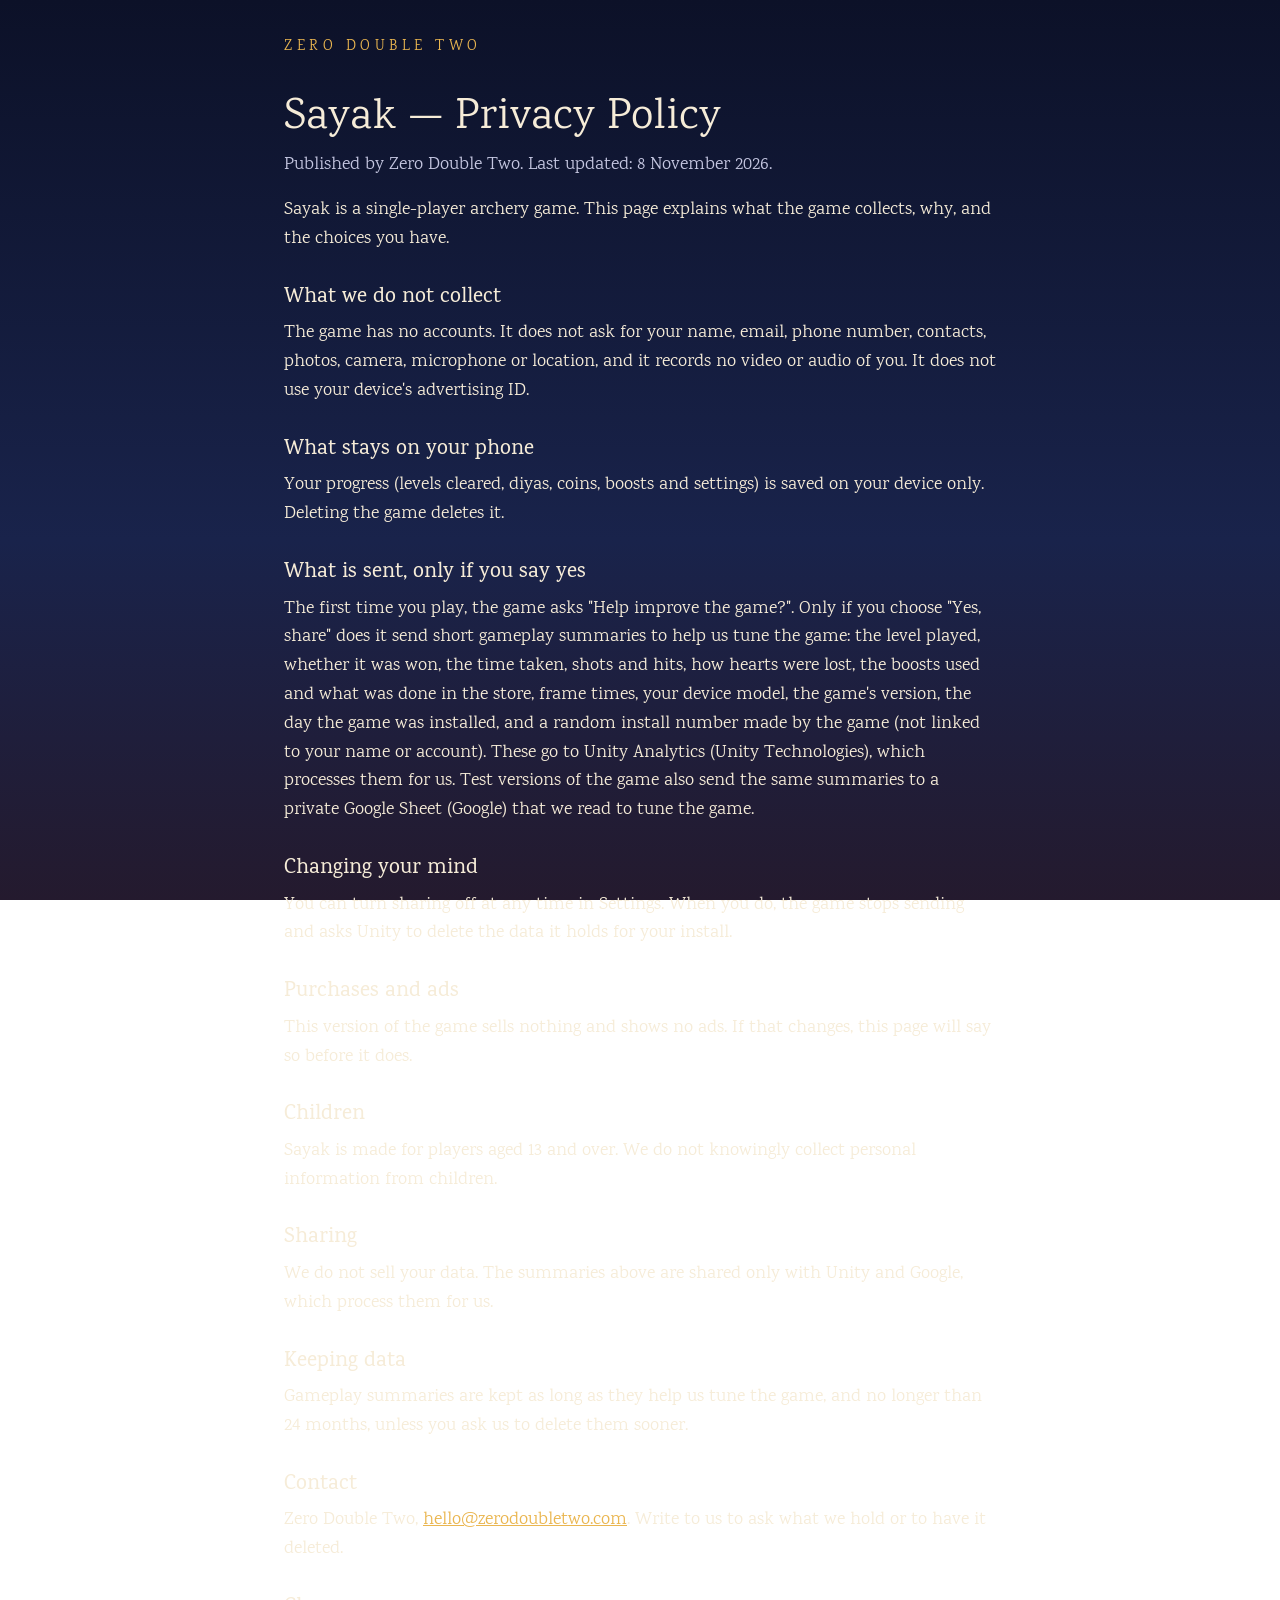
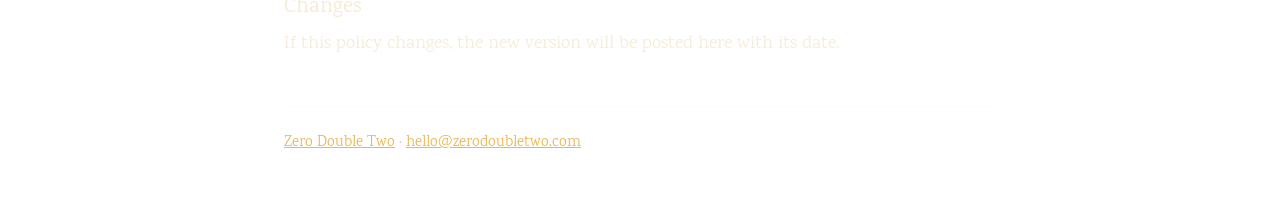
==== sayak/privacy/index.html @ 8b89735e "zerodoubletwo.com: the home page and Sayak's privacy policy" ====
<!doctype html>
<html lang="en">
<head>
  <meta charset="utf-8">
  <meta name="viewport" content="width=device-width, initial-scale=1">
  <title>Sayak Privacy Policy</title>
  <meta name="description" content="What Sayak collects, why, and the choices you have.">
  <link rel="icon" type="image/png" href="../../img/favicon.png">
  <link rel="preconnect" href="https://fonts.googleapis.com">
  <link rel="preconnect" href="https://fonts.gstatic.com" crossorigin>
  <link href="https://fonts.googleapis.com/css2?family=Karma:wght@400;500;600&display=swap" rel="stylesheet">
  <link rel="stylesheet" href="../../style.css">
</head>
<body>
  <div class="wrap policy">
    <header><a class="brand" href="../../">Zero Double Two</a></header>
    <main>
      <h1>Sayak — Privacy Policy</h1>
      <p class="updated">Published by Zero Double Two. Last updated: 8 November 2026.</p>
      <p>Sayak is a single-player archery game. This page explains what the game collects, why, and the choices you have.</p>

      <h2>What we do not collect</h2>
      <p>The game has no accounts. It does not ask for your name, email, phone number, contacts, photos, camera, microphone or
        location, and it records no video or audio of you. It does not use your device's advertising ID.</p>

      <h2>What stays on your phone</h2>
      <p>Your progress (levels cleared, diyas, coins, boosts and settings) is saved on your device only. Deleting the game deletes
        it.</p>

      <h2>What is sent, only if you say yes</h2>
      <p>The first time you play, the game asks "Help improve the game?". Only if you choose "Yes, share" does it send short gameplay
        summaries to help us tune the game: the level played, whether it was won, the time taken, shots and hits, how hearts were
        lost, the boosts used and what was done in the store, frame times, your device model, the game's version, the day the game
        was installed, and a random install number made by the game (not linked to your name or account). These go to Unity
        Analytics (Unity Technologies), which processes them for us. Test versions of the game also send the same summaries to a
        private Google Sheet (Google) that we read to tune the game.</p>

      <h2>Changing your mind</h2>
      <p>You can turn sharing off at any time in Settings. When you do, the game stops sending and asks Unity to delete the data it
        holds for your install.</p>

      <h2>Purchases and ads</h2>
      <p>This version of the game sells nothing and shows no ads. If that changes, this page will say so before it does.</p>

      <h2>Children</h2>
      <p>Sayak is made for players aged 13 and over. We do not knowingly collect personal information from children.</p>

      <h2>Sharing</h2>
      <p>We do not sell your data. The summaries above are shared only with Unity and Google, which process them for us.</p>

      <h2>Keeping data</h2>
      <p>Gameplay summaries are kept as long as they help us tune the game, and no longer than 24 months, unless you ask us to delete
        them sooner.</p>

      <h2>Contact</h2>
      <p>Zero Double Two, <a href="mailto:hello@zerodoubletwo.com">hello@zerodoubletwo.com</a>. Write to us to ask what we hold or to
        have it deleted.</p>

      <h2>Changes</h2>
      <p>If this policy changes, the new version will be posted here with its date.</p>
    </main>
    <footer>
      <p><a href="../../">Zero Double Two</a> · <a href="mailto:hello@zerodoubletwo.com">hello@zerodoubletwo.com</a></p>
    </footer>
  </div>
</body>
</html>
---- style.css ----
:root {
  --night: #19234b;
  --deep: #0c1128;
  --card: #2f3962;
  --paper: #f6ecd8;
  --dim: #c4c6e0;
  --gold: #eab650;
}
* { box-sizing: border-box; }
html, body { margin: 0; padding: 0; }
body {
  background: linear-gradient(180deg, var(--deep) 0%, var(--night) 60%, #241a2e 100%) fixed;
  color: var(--paper);
  font-family: "Karma", Georgia, serif;
  font-size: 18px;
  line-height: 1.6;
  min-height: 100vh;
}
a { color: var(--gold); }
.wrap { max-width: 760px; margin: 0 auto; padding: 0 24px; }
header { padding: 32px 0 8px; }
.brand { font-size: 15px; letter-spacing: 0.3em; text-transform: uppercase; color: var(--gold); text-decoration: none; }
h1 { font-weight: 400; font-size: 44px; line-height: 1.15; margin: 24px 0 8px; }
h2 { font-weight: 500; font-size: 26px; margin: 40px 0 8px; }
p { margin: 0 0 16px; }
.lead { color: var(--dim); font-size: 20px; }
.game { margin: 32px 0 48px; background: rgba(8, 12, 30, 0.55); border: 1px solid rgba(234, 182, 80, 0.35); border-radius: 16px; overflow: hidden; }
.game img.banner { display: block; width: 100%; height: auto; }
.game .body { padding: 24px; display: flex; gap: 20px; align-items: flex-start; }
.game .body img.icon { width: 72px; height: 72px; border-radius: 16px; flex-shrink: 0; }
.game h2 { margin: 0 0 4px; }
.tag { display: inline-block; font-size: 14px; letter-spacing: 0.15em; text-transform: uppercase; color: var(--gold); margin-bottom: 8px; }
.links a { margin-right: 20px; }
footer { color: var(--dim); font-size: 15px; padding: 24px 0 48px; border-top: 1px solid rgba(246, 236, 216, 0.15); margin-top: 48px; }
.policy h2 { font-size: 21px; margin: 28px 0 4px; }
.policy .updated { color: var(--dim); }
@media (max-width: 520px) {
  h1 { font-size: 34px; }
  .game .body { flex-direction: column; }
}
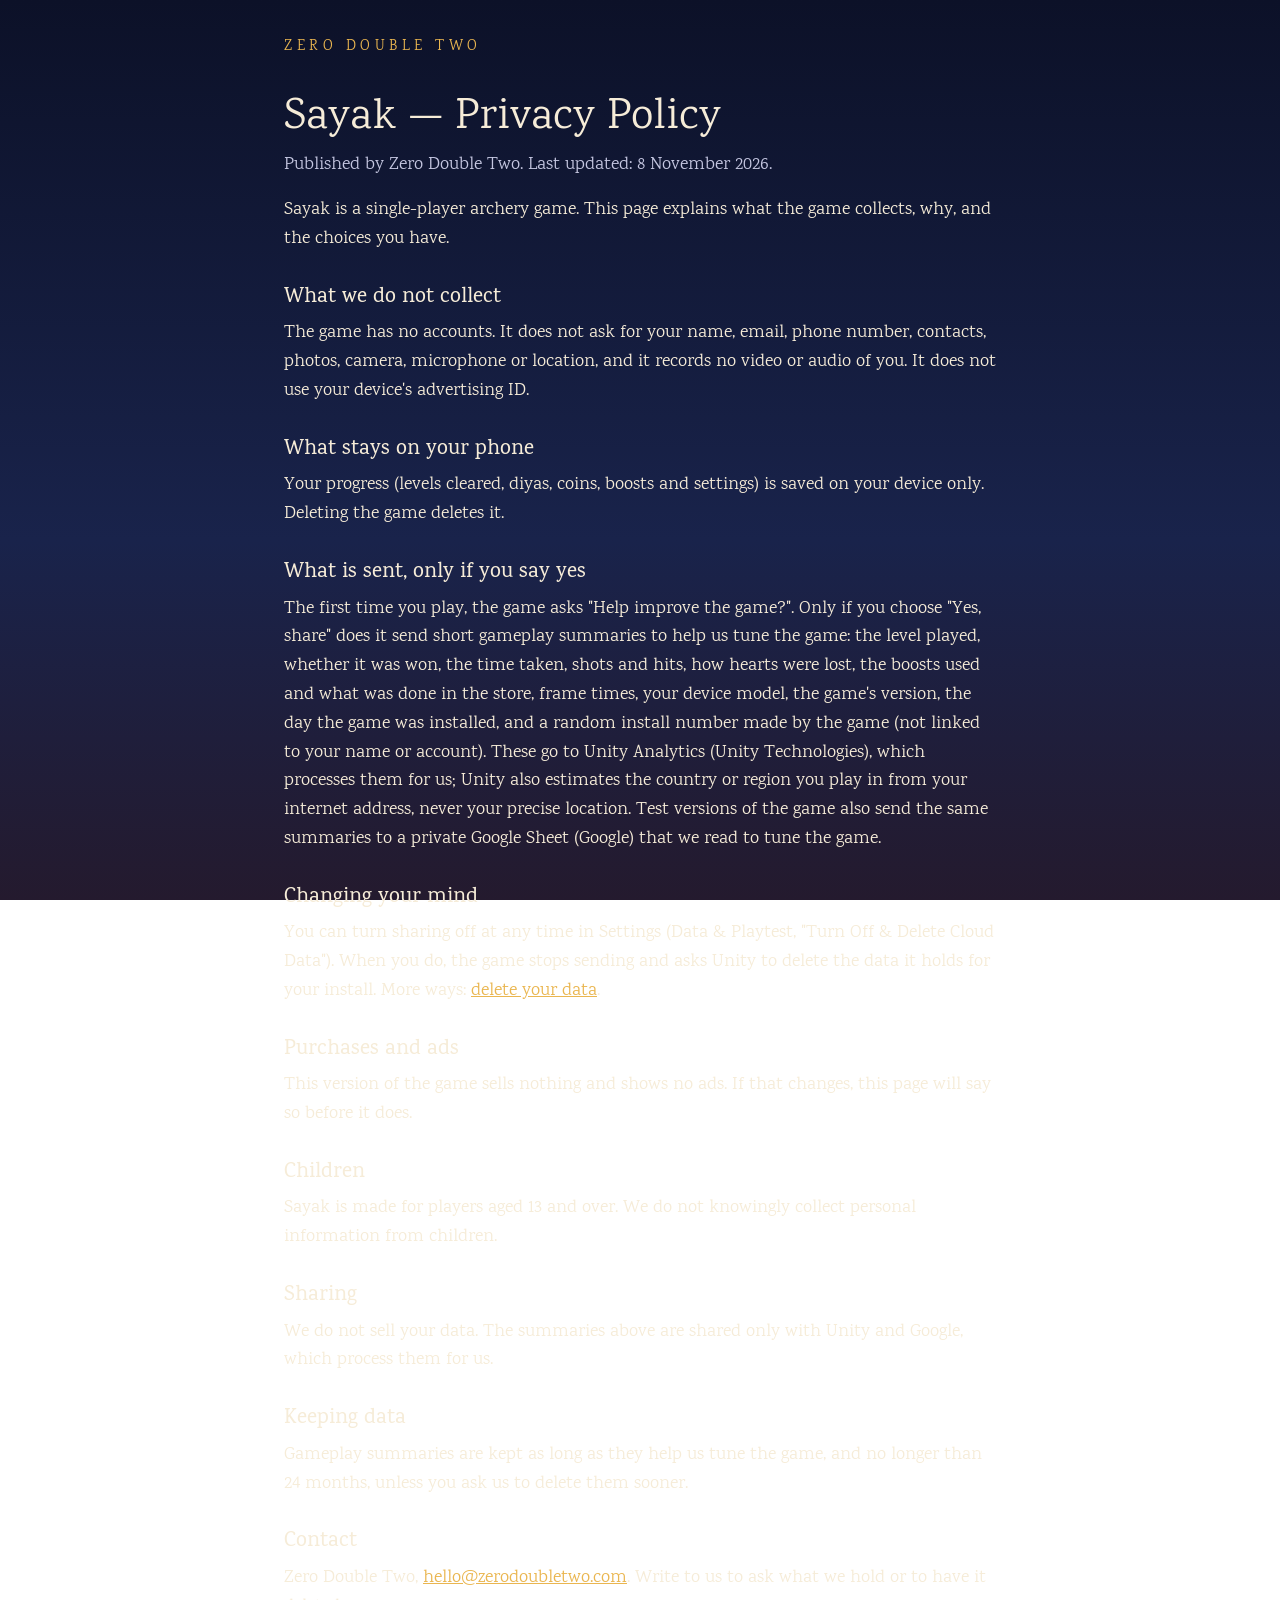
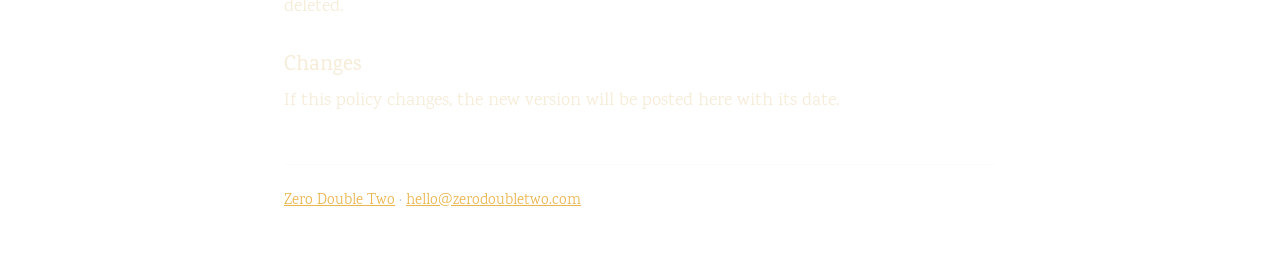
==== commit 3dd29c27: "Sayak: how to delete your data; the policy names the approximate region Unity estimates" ====
--- a/sayak/privacy/index.html
+++ b/sayak/privacy/index.html
@@ -32,12 +32,14 @@
         summaries to help us tune the game: the level played, whether it was won, the time taken, shots and hits, how hearts were
         lost, the boosts used and what was done in the store, frame times, your device model, the game's version, the day the game
         was installed, and a random install number made by the game (not linked to your name or account). These go to Unity
-        Analytics (Unity Technologies), which processes them for us. Test versions of the game also send the same summaries to a
+        Analytics (Unity Technologies), which processes them for us; Unity also estimates the country or region you play in from
+        your internet address, never your precise location. Test versions of the game also send the same summaries to a
         private Google Sheet (Google) that we read to tune the game.</p>
 
       <h2>Changing your mind</h2>
-      <p>You can turn sharing off at any time in Settings. When you do, the game stops sending and asks Unity to delete the data it
-        holds for your install.</p>
+      <p>You can turn sharing off at any time in Settings (Data &amp; Playtest, "Turn Off &amp; Delete Cloud Data"). When you do, the
+        game stops sending and asks Unity to delete the data it holds for your install. More ways: <a href="../delete-data/">delete
+        your data</a>.</p>
 
       <h2>Purchases and ads</h2>
       <p>This version of the game sells nothing and shows no ads. If that changes, this page will say so before it does.</p>
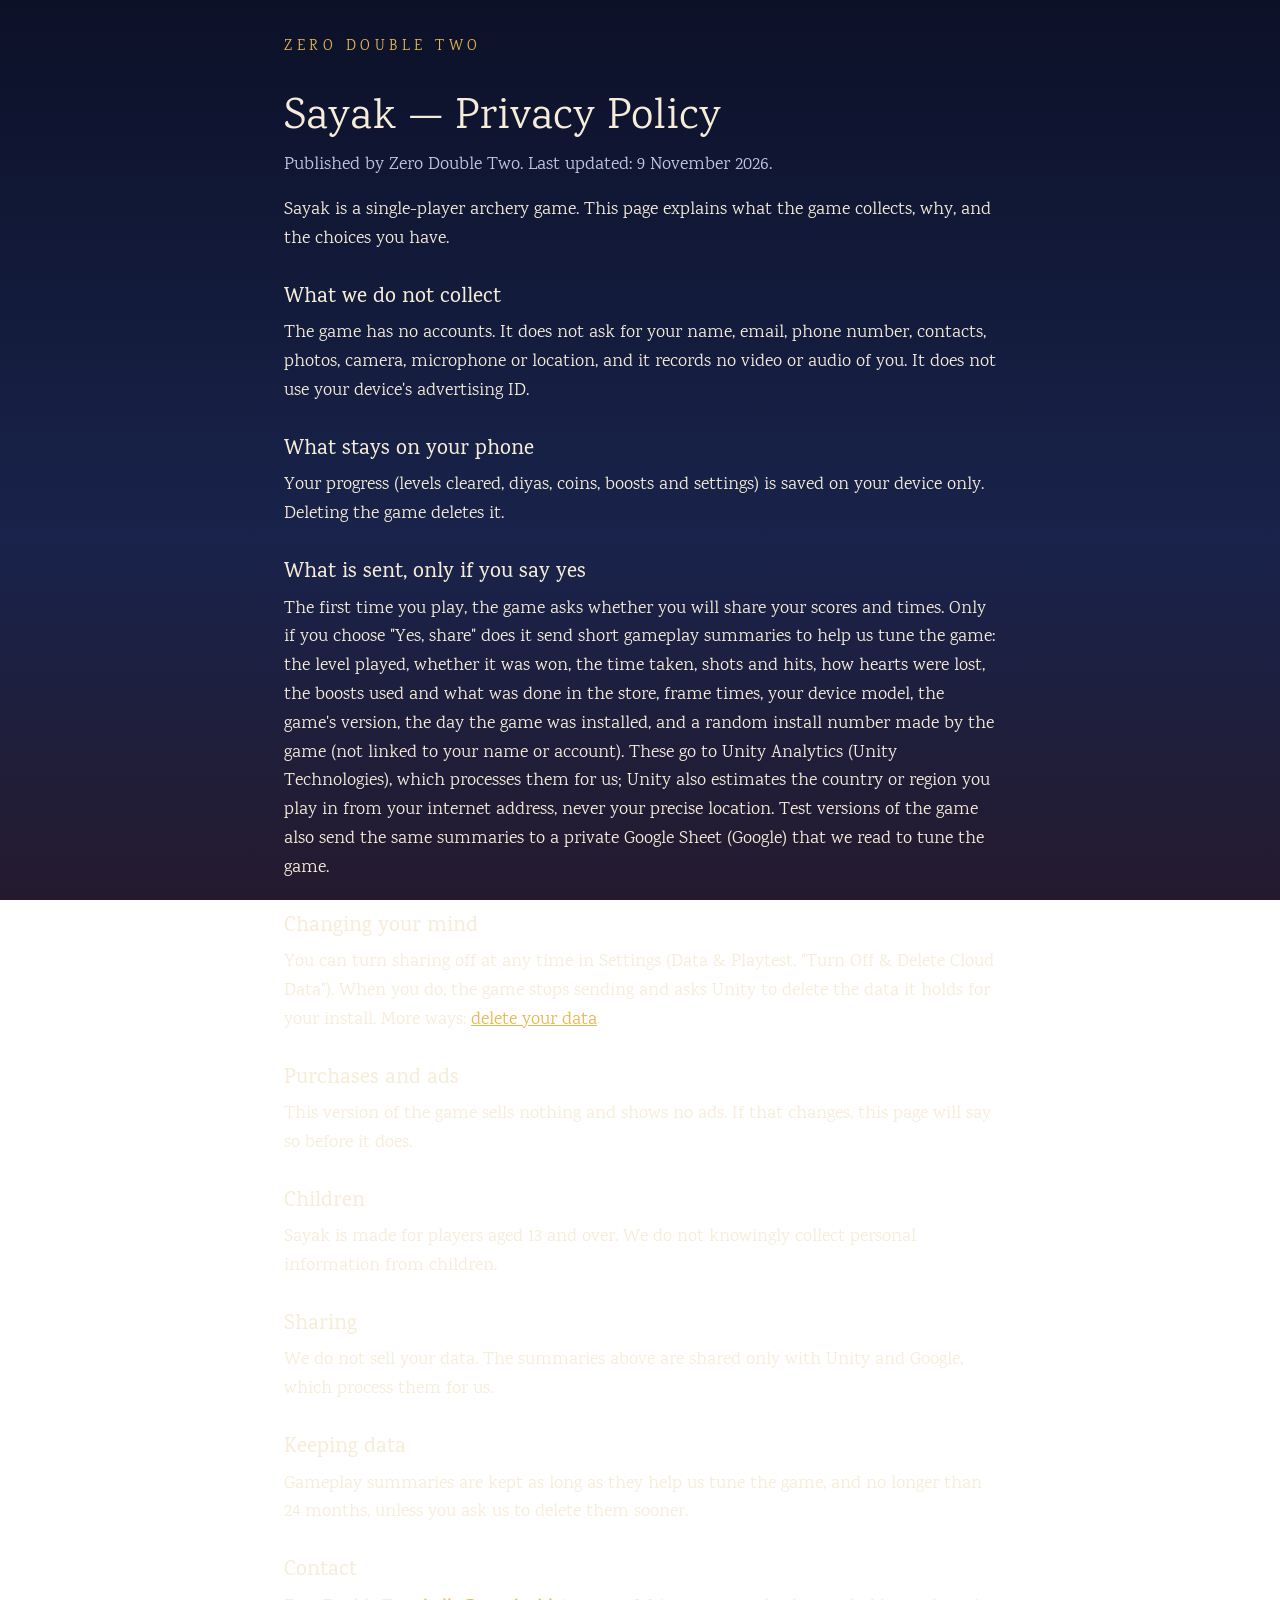
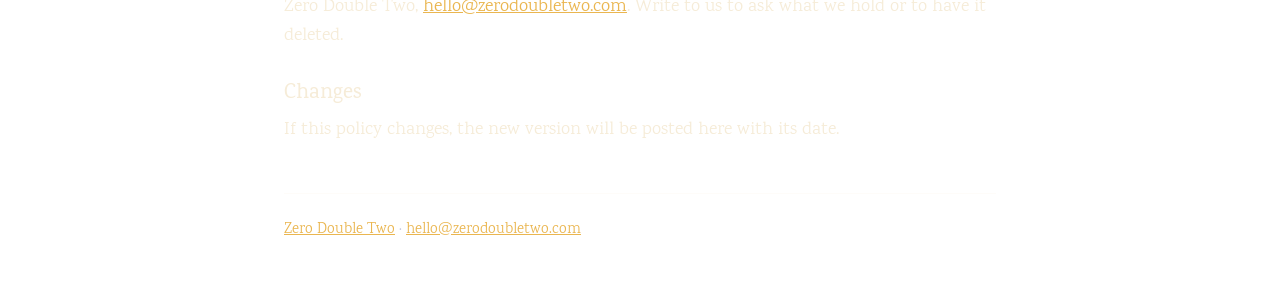
==== commit 1f1c29a0: "Sayak privacy: the first-launch question as the game now words it" ====
--- a/sayak/privacy/index.html
+++ b/sayak/privacy/index.html
@@ -16,7 +16,7 @@
     <header><a class="brand" href="../../">Zero Double Two</a></header>
     <main>
       <h1>Sayak — Privacy Policy</h1>
-      <p class="updated">Published by Zero Double Two. Last updated: 8 November 2026.</p>
+      <p class="updated">Published by Zero Double Two. Last updated: 9 November 2026.</p>
       <p>Sayak is a single-player archery game. This page explains what the game collects, why, and the choices you have.</p>
 
       <h2>What we do not collect</h2>
@@ -28,7 +28,7 @@
         it.</p>
 
       <h2>What is sent, only if you say yes</h2>
-      <p>The first time you play, the game asks "Help improve the game?". Only if you choose "Yes, share" does it send short gameplay
+      <p>The first time you play, the game asks whether you will share your scores and times. Only if you choose "Yes, share" does it send short gameplay
         summaries to help us tune the game: the level played, whether it was won, the time taken, shots and hits, how hearts were
         lost, the boosts used and what was done in the store, frame times, your device model, the game's version, the day the game
         was installed, and a random install number made by the game (not linked to your name or account). These go to Unity
